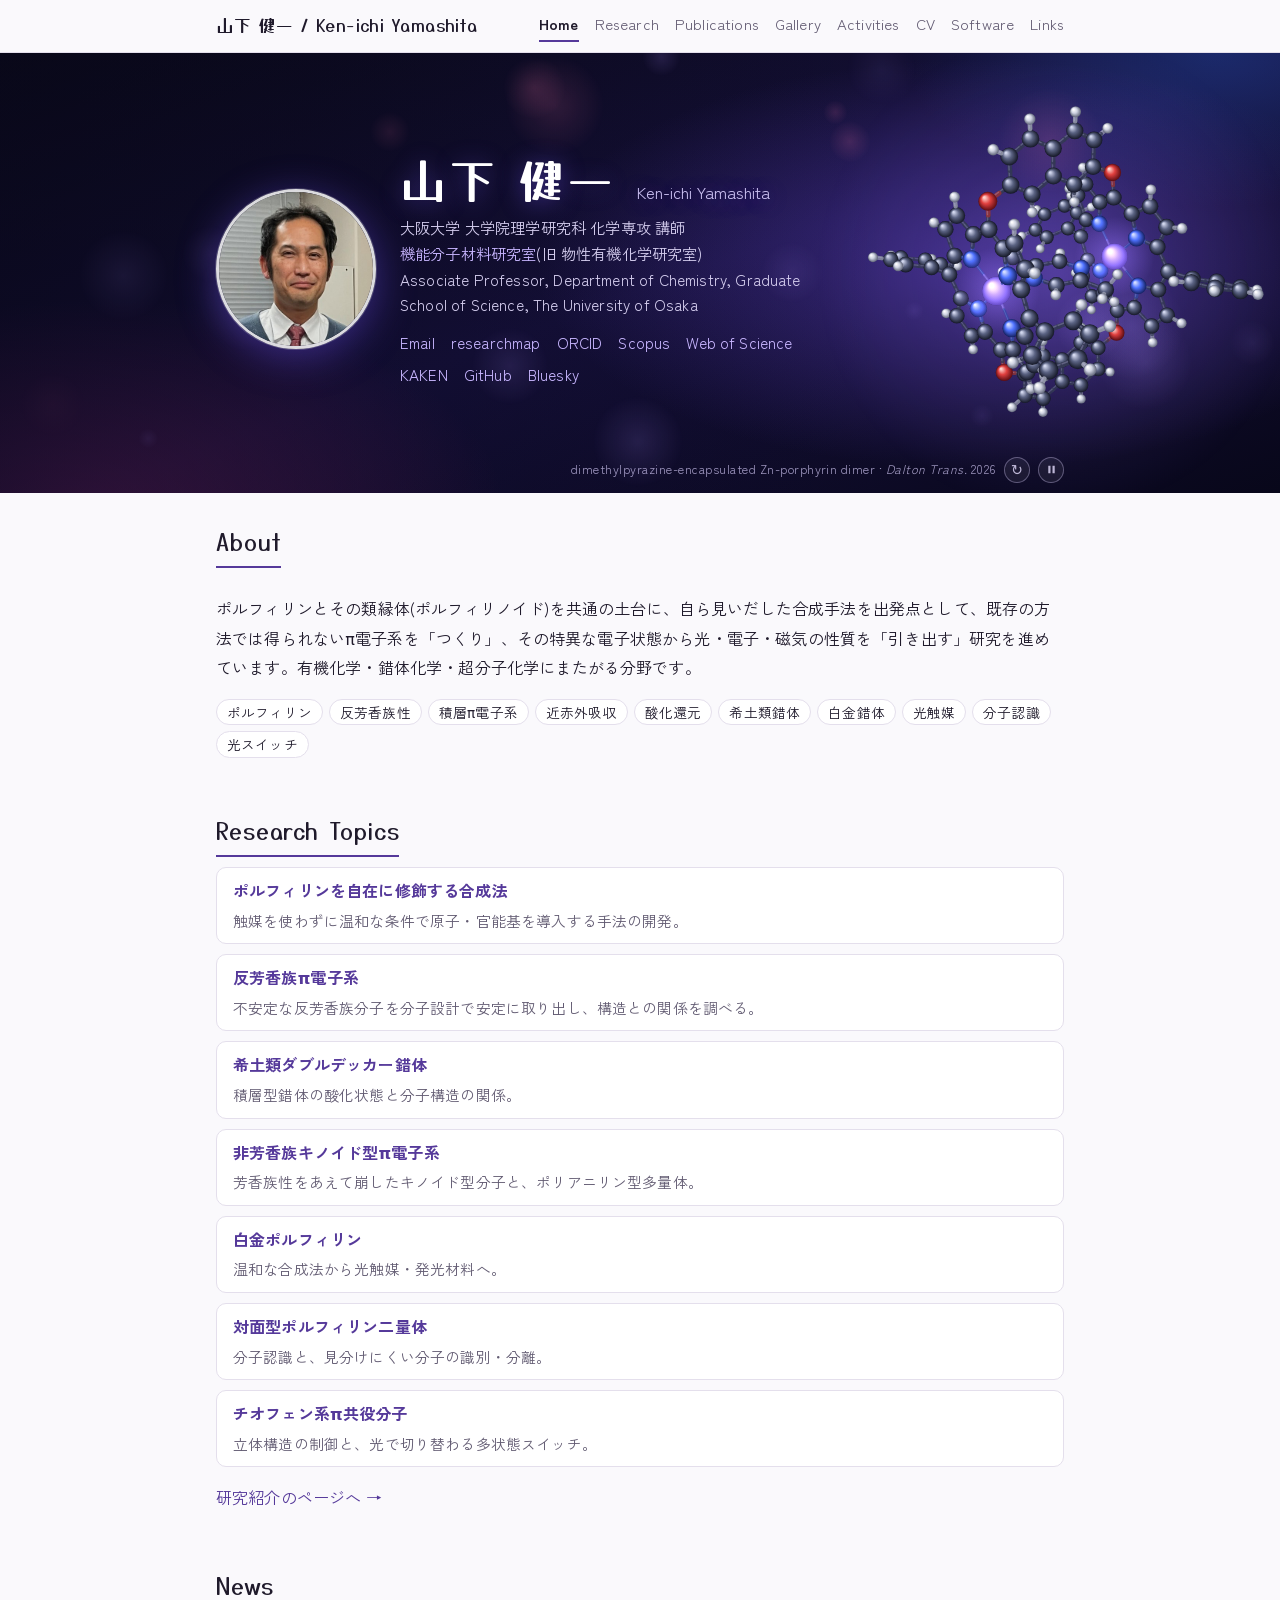
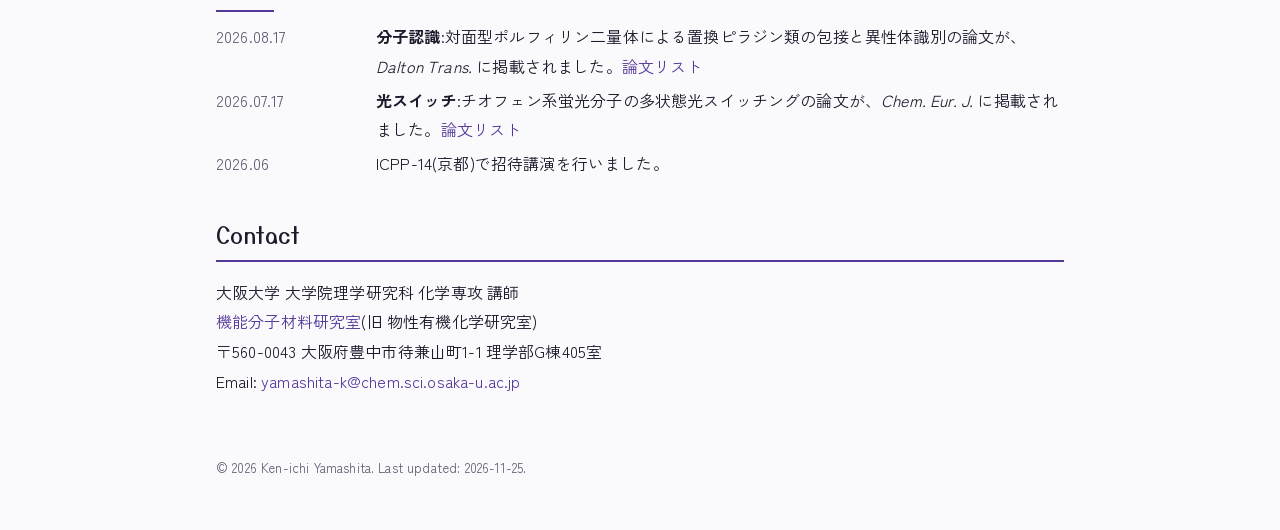
==== index.html @ 2bacbac3 "Add research homepage Static site for GitHub Pages: home, research, publications, gallery, activitie" ====
<!doctype html>
<html lang="ja">
<head>
  <meta charset="utf-8">
  <meta name="viewport" content="width=device-width, initial-scale=1">
  <title>山下 健一 | Ken-ichi Yamashita</title>
  <meta name="description" content="大阪大学 大学院理学研究科 化学専攻 講師 山下健一のページ。ポルフィリンを中心とするπ電子系の研究紹介、論文リスト、連絡先。">
  <link rel="canonical" href="https://ken1yama.github.io/">
  <meta property="og:type" content="website">
  <meta property="og:site_name" content="山下 健一 | Ken-ichi Yamashita">
  <meta property="og:title" content="山下 健一 | Ken-ichi Yamashita">
  <meta property="og:description" content="大阪大学 大学院理学研究科 化学専攻 講師 山下健一のページ。ポルフィリンを中心とするπ電子系の研究紹介、論文リスト、連絡先。">
  <meta property="og:url" content="https://ken1yama.github.io/">
  <meta property="og:image" content="https://ken1yama.github.io/assets/og.jpg">
  <meta property="og:locale" content="ja_JP">
  <meta name="twitter:card" content="summary_large_image">
  <link rel="icon" href="assets/favicon.svg" type="image/svg+xml">
  <link rel="icon" href="assets/favicon-32.png" sizes="32x32" type="image/png">
  <link rel="apple-touch-icon" href="assets/apple-touch-icon.png">
  <meta name="theme-color" content="#15103a">
  <script type="application/ld+json">{"@context": "https://schema.org", "@type": "Person", "name": "山下 健一", "alternateName": "Ken-ichi Yamashita", "url": "https://ken1yama.github.io/", "jobTitle": "講師 (Associate Professor)", "affiliation": {"@type": "CollegeOrUniversity", "name": "大阪大学 大学院理学研究科 化学専攻", "alternateName": "Department of Chemistry, Graduate School of Science, The University of Osaka"}, "sameAs": ["https://orcid.org/0000-0001-7270-1234", "https://researchmap.jp/ken1-yamashi", "https://www.scopus.com/authid/detail.uri?authorId=35792834600", "https://github.com/ken1yama", "https://bsky.app/profile/ken1yama.bsky.social"]}</script>
  <link rel="preconnect" href="https://fonts.googleapis.com">
  <link rel="preconnect" href="https://fonts.gstatic.com" crossorigin>
  <link rel="stylesheet" href="https://fonts.googleapis.com/css2?family=Yusei+Magic&family=Zen+Kaku+Gothic+New:wght@400;500;700&display=swap">
  <link rel="stylesheet" href="style.css">
</head>
<body>
  <header class="site-header">
    <div class="wrap">
      <a class="brand" href="index.html">山下 健一 / Ken-ichi Yamashita</a>
      <nav><a href="index.html" aria-current="page">Home</a><a href="research.html">Research</a><a href="publications.html">Publications</a><a href="gallery.html">Gallery</a><a href="activities.html">Activities</a><a href="cv.html">CV</a><a href="software.html">Software</a><a href="links.html">Links</a></nav>
    </div>
  </header>
  <div class="hero-band cover">
    <canvas id="mol" aria-hidden="true"></canvas>
    <div class="wrap hero-grid">
    <section class="hero">
      <img class="photo" src="assets/photo.jpg" alt="プロフィール写真" width="160" height="160">
      <div>
        <h1>山下 健一 <span class="en">Ken-ichi Yamashita</span></h1>
        <p class="role">大阪大学 大学院理学研究科 化学専攻 講師<br><a href="https://www.chem.sci.osaka-u.ac.jp/lab/saito/" target="_blank" rel="noopener">機能分子材料研究室</a>(旧 物性有機化学研究室)<br>Associate Professor, Department of Chemistry, Graduate School of Science, The University of Osaka</p>
        <p class="links">
          <a class="mail" href="#contact" data-u="yamashita-k" data-d="chem.sci.osaka-u.ac.jp">Email</a>
          <a href="https://researchmap.jp/ken1-yamashi">researchmap</a>
          <a href="https://orcid.org/0000-0001-7270-1234">ORCID</a>
          <a href="https://www.scopus.com/authid/detail.uri?authorId=35792834600">Scopus</a>
          <a href="https://www.webofscience.com/wos/author/record/1129776">Web of Science</a>
          <a href="https://nrid.nii.ac.jp/ja/nrid/1000040468145/">KAKEN</a>
          <a href="https://github.com/ken1yama">GitHub</a>
          <a href="https://bsky.app/profile/ken1yama.bsky.social">Bluesky</a>
        </p>
      </div>
    </section>
    </div>
    <p class="wrap cover-caption"><span id="mol-name"></span><button type="button" id="mol-next" aria-label="別の分子を表示" title="別の分子を表示">↻</button><button type="button" id="mol-pause" aria-pressed="false" aria-label="分子の動きを止める" title="分子の動きを止める / 動かす"><svg viewBox="0 0 12 12" width="11" height="11" aria-hidden="true"><path class="i-pause" d="M2.5 2h2.4v8H2.5zM7.1 2h2.4v8H7.1z"/><path class="i-play" d="M3 1.6l7.2 4.4L3 10.4z"/></svg></button></p>
  </div>
  <script src="assets/molecules.js" defer></script>
  <script src="assets/hero.js" defer></script>
  <main class="wrap">


    <section>
      <h2>About</h2>
      <p>ポルフィリンとその類縁体(ポルフィリノイド)を共通の土台に、自ら見いだした合成手法を出発点として、既存の方法では得られないπ電子系を「つくり」、その特異な電子状態から光・電子・磁気の性質を「引き出す」研究を進めています。有機化学・錯体化学・超分子化学にまたがる分野です。</p>
      <p class="keywords"><span>ポルフィリン</span><span>反芳香族性</span><span>積層π電子系</span><span>近赤外吸収</span><span>酸化還元</span><span>希土類錯体</span><span>白金錯体</span><span>光触媒</span><span>分子認識</span><span>光スイッチ</span></p>
    </section>

    <section>
      <h2>Research Topics</h2>
      <ul class="topics">
        <li><a href="research.html#synthesis">ポルフィリンを自在に修飾する合成法</a><span>触媒を使わずに温和な条件で原子・官能基を導入する手法の開発。</span></li>
        <li><a href="research.html#antiaromatic">反芳香族π電子系</a><span>不安定な反芳香族分子を分子設計で安定に取り出し、構造との関係を調べる。</span></li>
        <li><a href="research.html#double-decker">希土類ダブルデッカー錯体</a><span>積層型錯体の酸化状態と分子構造の関係。</span></li>
        <li><a href="research.html#quinoid">非芳香族キノイド型π電子系</a><span>芳香族性をあえて崩したキノイド型分子と、ポリアニリン型多量体。</span></li>
        <li><a href="research.html#platinum">白金ポルフィリン</a><span>温和な合成法から光触媒・発光材料へ。</span></li>
        <li><a href="research.html#cofacial">対面型ポルフィリン二量体</a><span>分子認識と、見分けにくい分子の識別・分離。</span></li>
        <li><a href="research.html#thiophene">チオフェン系π共役分子</a><span>立体構造の制御と、光で切り替わる多状態スイッチ。</span></li>
      </ul>
      <p><a href="research.html">研究紹介のページへ →</a></p>
    </section>

    <section>
      <h2>News</h2>
      <dl class="timeline">
        <dt>2026.08.17</dt><dd><strong>分子認識</strong>:対面型ポルフィリン二量体による置換ピラジン類の包接と異性体識別の論文が、<em>Dalton Trans.</em> に掲載されました。<a href="publications.html#pub-55">論文リスト</a></dd>
        <dt>2026.07.17</dt><dd><strong>光スイッチ</strong>:チオフェン系蛍光分子の多状態光スイッチングの論文が、<em>Chem. Eur. J.</em> に掲載されました。<a href="publications.html#pub-54">論文リスト</a></dd>
        <dt>2026.06</dt><dd>ICPP-14(京都)で招待講演を行いました。</dd>
      </dl>
    </section>

    <section id="contact">
      <h2>Contact</h2>
      <p>大阪大学 大学院理学研究科 化学専攻 講師<br>
      <a href="https://www.chem.sci.osaka-u.ac.jp/lab/saito/" target="_blank" rel="noopener">機能分子材料研究室</a>(旧 物性有機化学研究室)<br>
      〒560-0043 大阪府豊中市待兼山町1-1 理学部G棟405室<br>
      Email: <span class="mail" data-u="yamashita-k" data-d="chem.sci.osaka-u.ac.jp">yamashita-k [at] chem.sci.osaka-u.ac.jp</span></p>
    </section>
    <script>
    // The address is assembled here, so it never appears as plain text in the page source.
    document.querySelectorAll('.mail').forEach(function (el) {
      var addr = el.dataset.u + '@' + el.dataset.d;
      if (el.tagName === 'A') { el.href = 'mailto:' + addr; return; }
      var a = document.createElement('a');
      a.href = 'mailto:' + addr; a.textContent = addr;
      el.replaceWith(a);
    });
    </script>

  </main>
  <footer class="wrap">
    <small>&copy; 2026 Ken-ichi Yamashita. Last updated: 2026-11-25.</small>
  </footer>
  <script>
  // phone: the menu is one scrolling row; bring the current page's link into view
  (function () {
    var c = document.querySelector('.site-header nav [aria-current]'), n = c && c.parentNode;
    if (n && n.scrollWidth > n.clientWidth) n.scrollLeft = c.offsetLeft - (n.clientWidth - c.offsetWidth) / 2;
  })();
  </script>
</body>
</html>
---- style.css ----
/* Palette from porphyrin solutions: deep Soret violet + red-magenta; neutrals biased toward violet.
   Type: Yusei Magic for names and headings, Zen Kaku Gothic New for running text. */
:root {
  --bg: #faf9fc;
  --fg: #1f1a2b;
  --muted: #625b72;
  --accent: #55399a;
  --accent-2: #b0365e;
  --card: #ffffff;
  --line: #e4dfec;
  --band: #f2eef8;
  --font-body: "Zen Kaku Gothic New", "Hiragino Kaku Gothic ProN", "Noto Sans JP", Meiryo, system-ui, sans-serif;
  --font-display: "Yusei Magic", "Zen Kaku Gothic New", "Hiragino Maru Gothic ProN", "Hiragino Kaku Gothic ProN", sans-serif;
}
@media (prefers-color-scheme: dark) {
  :root:not([data-theme="light"]) {
    --bg: #14121a; --fg: #ebe7f3; --muted: #a59eb6; --accent: #b8a1f0; --accent-2: #f08aa8;
    --card: #1c1924; --line: #2f2a3c; --band: #1a1723; color-scheme: dark;
  }
}
:root[data-theme="dark"] {
  --bg: #14121a; --fg: #ebe7f3; --muted: #a59eb6; --accent: #b8a1f0; --accent-2: #f08aa8;
  --card: #1c1924; --line: #2f2a3c; --band: #1a1723; color-scheme: dark;
}
* { box-sizing: border-box; }
html { scroll-behavior: smooth; scroll-padding-top: 4rem; }
@media (prefers-reduced-motion: reduce) { html { scroll-behavior: auto; } }
body {
  margin: 0;
  background: var(--bg);
  color: var(--fg);
  font-family: var(--font-body);
  line-height: 1.85;
  letter-spacing: .01em;
}
a { color: var(--accent); text-decoration: none; }
a:hover { text-decoration: underline; text-underline-offset: 3px; }
a:focus-visible, button:focus-visible { outline: 2px solid var(--accent); outline-offset: 2px; }
.wrap { max-width: 880px; margin: 0 auto; padding-left: max(16px, env(safe-area-inset-left, 0px)); padding-right: max(16px, env(safe-area-inset-right, 0px)); }

.site-header {
  position: sticky; top: 0; z-index: 10;
  background: color-mix(in srgb, var(--bg) 88%, transparent);
  backdrop-filter: blur(8px);
  border-bottom: 1px solid var(--line);
}
.site-header .wrap { display: flex; flex-wrap: wrap; align-items: center; justify-content: space-between; gap: 4px 18px; padding-top: 10px; padding-bottom: 10px; }
.brand { font-family: var(--font-display); font-weight: 700; font-size: 1.05rem; color: var(--fg); letter-spacing: .04em; }
.brand:hover { text-decoration: none; color: var(--accent); }
nav { display: flex; flex-wrap: wrap; gap: 4px 16px; font-size: .93rem; }
nav a { color: var(--muted); padding-bottom: 2px; }
nav a:hover { color: var(--accent); text-decoration: none; }

/* home hero: journal cover-art look (deliberately dark in both themes) */
.hero-band.cover {
  position: relative; overflow: hidden; isolation: isolate;
  color: #ece8fb;
  background:
    radial-gradient(55% 75% at 76% 48%, rgba(92, 64, 190, .55) 0%, rgba(92, 64, 190, 0) 62%),
    radial-gradient(45% 70% at 8% 105%, rgba(150, 40, 110, .45) 0%, rgba(150, 40, 110, 0) 70%),
    radial-gradient(35% 50% at 95% 0%, rgba(40, 90, 200, .35) 0%, rgba(40, 90, 200, 0) 70%),
    linear-gradient(160deg, #0a0918 0%, #15103a 52%, #08071a 100%);
}
.hero-band.cover::after {   /* soft vignette so the text side stays calm */
  content: ""; position: absolute; inset: 0; z-index: -1; pointer-events: none;
  background: linear-gradient(90deg, rgba(8, 7, 26, .55) 0%, rgba(8, 7, 26, .15) 45%, rgba(8, 7, 26, 0) 70%);
}
#mol { position: absolute; inset: 0; width: 100%; height: 100%; z-index: -2; display: block; }
.hero-grid { min-height: 440px; display: flex; align-items: center; padding-top: 48px; padding-bottom: 56px; }
.hero { display: flex; gap: 24px; align-items: center; padding: 0; min-width: 0; max-width: 620px; }
.hero > div { min-width: 0; }
.cover h1 { color: #ffffff; text-shadow: 0 2px 24px rgba(120, 90, 255, .45); }
.cover .en { color: #c9bff0; }
.cover .role { color: #d4cdee; }
.cover .role a, .cover .links a { color: #c8b6ff; }
.cover .role a:hover, .cover .links a:hover { color: #ffffff; }
.cover .photo { border-color: rgba(255, 255, 255, .85); box-shadow: 0 0 0 1px rgba(255, 255, 255, .2), 0 8px 40px rgba(110, 80, 240, .45); }
.cover-caption { position: absolute; left: 0; right: 0; bottom: 10px; margin: 0 auto; text-align: right; font-size: .78rem; letter-spacing: .04em; color: rgba(220, 210, 255, .7); }

.photo { border-radius: 50%; object-fit: cover; flex: none; border: 3px solid var(--card); box-shadow: 0 0 0 1px var(--line); }
h1 { margin: 0; font-family: var(--font-display); font-size: 2.2rem; font-weight: 700; line-height: 1.3; letter-spacing: .06em; text-wrap: balance; }
.en { font-family: var(--font-body); font-size: .5em; font-weight: 400; letter-spacing: .02em; color: var(--muted); }
.role { margin: 6px 0 10px; color: var(--muted); font-size: .95rem; line-height: 1.7; }
.links { display: flex; flex-wrap: wrap; gap: 4px 16px; margin: 0; font-size: .95rem; }

section { padding: 28px 0 8px; }
h2 { font-family: var(--font-display); font-size: 1.4rem; font-weight: 700; margin: 0 0 10px; padding-bottom: 4px; border-bottom: 2px solid var(--accent); display: inline-block; letter-spacing: .04em; text-wrap: balance; }
h3 { font-size: 1.05rem; margin: 20px 0 4px; }

.cards { display: grid; grid-template-columns: repeat(auto-fit, minmax(230px, 1fr)); gap: 16px; }
.card { background: var(--card); border: 1px solid var(--line); border-radius: 10px; padding: 4px 16px 12px; }
.card h3 { margin-top: 12px; }
.card p { margin: 4px 0 0; color: var(--muted); font-size: .95rem; }

.list { padding-left: 1.4em; }
.list li { margin-bottom: 8px; }
.timeline { display: grid; grid-template-columns: 9em 1fr; gap: 4px 16px; margin: 0; }
.timeline dt { color: var(--muted); font-variant-numeric: tabular-nums; }
.timeline dd { margin: 0; min-width: 0; }
code { background: var(--card); border: 1px solid var(--line); border-radius: 4px; padding: 0 4px; }

footer { color: var(--muted); }

@media (max-width: 720px) {
  .hero-grid { min-height: 0; padding-top: 266px; padding-bottom: 36px; }
  /* phone: the molecule sits on top, so its caption goes right under it instead of at the band's foot */
  .cover-caption { top: 204px; bottom: auto; justify-content: center; text-align: center; }
  .hero-band.cover::after { background: linear-gradient(180deg, rgba(8, 7, 26, 0) 0%, rgba(8, 7, 26, .35) 40%, rgba(8, 7, 26, .75) 100%); }
}
@media (max-width: 560px) {
  .hero { flex-direction: column; align-items: flex-start; }
  h1 { font-size: 1.8rem; }
  .photo { width: 120px; height: 120px; }
  .timeline { grid-template-columns: 1fr; }
}

/* multi-page additions */
nav a[aria-current="page"] { color: var(--fg); font-weight: 700; border-bottom: 2px solid var(--accent); }
.page-title { margin: 32px 0 8px; }
.muted { color: var(--muted); font-size: .92rem; }
.badge { display: inline-block; margin-left: 4px; padding: 0 8px; font-size: .75rem; line-height: 1.6; color: var(--accent); border: 1px solid var(--accent); border-radius: 999px; vertical-align: 1px; }
h3.year { margin-top: 24px; padding-left: 8px; border-left: 4px solid var(--accent); }
.pubs { font-size: .95rem; }
.toc { display: flex; flex-wrap: wrap; gap: 4px 16px; margin: 8px 0; }
.timeline dd .muted { font-size: .88rem; }
.cards.two { grid-template-columns: repeat(auto-fit, minmax(300px, 1fr)); }
a.doi { display: inline-block; margin-left: 4px; padding: 0 8px; font-size: .75rem; line-height: 1.6; color: var(--bg); background: var(--accent); border-radius: 999px; vertical-align: 1px; }
a.doi:hover { text-decoration: none; opacity: .85; }
.keywords { display: flex; flex-wrap: wrap; gap: 6px; padding: 0; margin: 8px 0 16px; }
.keywords span { padding: 0 10px; font-size: .85rem; line-height: 1.8; border: 1px solid var(--line); background: var(--card); border-radius: 999px; }
.lead { font-weight: 600; }
.topics { list-style: none; padding: 0; margin: 0 0 8px; display: grid; gap: 10px; }
.topics li { background: var(--card); border: 1px solid var(--line); border-radius: 10px; padding: 8px 16px; }
.topics li a { font-weight: 600; display: block; }
.topics li span { color: var(--muted); font-size: .92rem; }
section[id] h2 { display: block; }

/* publications: filters, open access, preprints */
:root { --oa: #b45309; }
@media (prefers-color-scheme: dark) { :root:not([data-theme="light"]) { --oa: #f0a24a; } }
:root[data-theme="dark"] { --oa: #f0a24a; }
.filters { display: flex; flex-wrap: wrap; align-items: center; gap: 8px; margin: 16px 0 0; }
.chip { font: inherit; font-size: .9rem; line-height: 1.6; padding: 4px 14px; color: var(--fg); background: var(--card); border: 1px solid var(--line); border-radius: 999px; cursor: pointer; }
.chip small { color: var(--muted); margin-left: 2px; }
.chip:hover { border-color: var(--accent); }
.chip:focus-visible { outline: 2px solid var(--accent); outline-offset: 2px; }
.chip[aria-pressed="true"] { color: var(--bg); background: var(--accent); border-color: var(--accent); }
.chip[aria-pressed="true"] small { color: inherit; opacity: .85; }
.legend { flex-basis: 100%; margin-top: 4px; }
.legend .badge { margin-left: 0; }
.badge.oa { color: var(--oa); border-color: var(--oa); font-weight: 600; }
a.doi.alt { color: var(--accent); background: transparent; border: 1px solid var(--accent); }
[hidden] { display: none !important; }
.pubs.preprint { list-style: none; padding-left: 0; }
a.doi.press { color: var(--fg); background: transparent; border: 1px dashed var(--muted); }

/* software / links */
.apps { display: grid; gap: 16px; margin-top: 16px; }
.app { background: var(--card); border: 1px solid var(--line); border-radius: 10px; padding: 4px 20px 12px; }
.app h2 { border: 0; display: block; margin: 12px 0 4px; font-size: 1.15rem; }
.app.placeholder { border-style: dashed; }
.tags { display: flex; flex-wrap: wrap; gap: 6px; padding: 0; margin: 0 0 8px; }
.tags span { padding: 0 10px; font-size: .8rem; line-height: 1.7; color: var(--muted); border: 1px solid var(--line); border-radius: 999px; }
.app .links { margin: 4px 0; }
.app .links a.doi { margin-left: 0; margin-right: 8px; }
.linklist { list-style: none; padding: 0; margin: 8px 0 0; display: grid; gap: 8px; }
.linklist li { display: flex; flex-wrap: wrap; align-items: baseline; gap: 2px 12px; padding: 8px 16px; background: var(--card); border: 1px solid var(--line); border-radius: 10px; }
.linklist li > a { font-weight: 600; }
.linklist li span { color: var(--muted); font-size: .92rem; }
footer.wrap { padding-top: 32px; padding-bottom: 48px; }
.timeline + h2 { margin-top: 28px; }
.labs { list-style: none; padding: 0; margin: 6px 0 4px; display: grid; gap: 6px; font-size: .92rem; }
.labs li { display: grid; grid-template-columns: 9.5em 1fr; gap: 2px 12px; padding-left: 12px; border-left: 3px solid var(--line); }
.labs li > span:first-child { color: var(--muted); }
@media (max-width: 560px) { .labs li { grid-template-columns: 1fr; } }
.app .feat { margin: 4px 0 10px; padding-left: 1.2em; font-size: .95rem; }
.app .feat li { margin-bottom: 2px; }
.app h2 + p { margin-top: 0; }

/* graphical abstract / commentary panels */
.ga-toggle { font: inherit; font-size: .75rem; line-height: 1.6; padding: 0 10px; margin-left: 4px; color: var(--fg); background: var(--card); border: 1px solid var(--muted); border-radius: 999px; cursor: pointer; vertical-align: 1px; }
.ga-toggle::before { content: "▸ "; }
.ga-toggle[aria-expanded="true"]::before { content: "▾ "; }
.ga-toggle:hover { border-color: var(--accent); }
.ga-toggle:focus-visible { outline: 2px solid var(--accent); outline-offset: 2px; }
.ga { margin: 10px 0 8px; padding: 12px; background: var(--card); border: 1px solid var(--line); border-radius: 10px; font-size: .92rem; }
.ga figure { margin: 0; }
.ga img { display: block; width: auto; max-width: 100%; max-height: 420px; height: auto; margin: 0 auto; background: #fff; border-radius: 6px; }
.ga-text { margin-top: 10px; }
.ga-text p { margin: 0 0 8px; }
.ga-all { margin-top: 8px; }
.cover-caption { display: flex; justify-content: flex-end; align-items: center; gap: 8px; pointer-events: none; }
#mol-name { pointer-events: auto; }
#mol-name a { color: inherit; text-decoration: none; }
#mol-name a:hover { color: #fff; text-decoration: underline; }
#mol-name i { font-style: italic; }
#mol-next { pointer-events: auto; font: inherit; font-style: normal; font-size: .9rem; line-height: 1; width: 26px; height: 26px; padding: 0; color: rgba(230, 222, 255, .8); background: rgba(255, 255, 255, .06); border: 1px solid rgba(220, 210, 255, .35); border-radius: 50%; cursor: pointer; }
#mol-next:hover { color: #fff; border-color: rgba(255, 255, 255, .7); background: rgba(255, 255, 255, .12); }
#mol-next:focus-visible { outline: 2px solid #c8b6ff; outline-offset: 2px; }

/* gallery */
.tiles { list-style: none; padding: 0; margin: 14px 0 0; display: grid; grid-template-columns: repeat(auto-fill, minmax(190px, 1fr)); gap: 24px 20px; }
.tile { min-width: 0; }
.cover-link { display: block; aspect-ratio: 376 / 500;   /* covers are portrait, ~3:4 */ overflow: hidden; border-radius: 8px; background: var(--band); border: 1px solid var(--line); box-shadow: 0 6px 20px rgba(60, 40, 120, .12); transition: transform .2s ease, box-shadow .2s ease; }
.cover-link:hover, .cover-link:focus-visible { transform: translateY(-3px); box-shadow: 0 10px 28px rgba(60, 40, 120, .22); text-decoration: none; }
.cover-link img { display: block; width: 100%; height: 100%; object-fit: cover; }
.cover-ph { height: 100%; display: flex; flex-direction: column; align-items: center; justify-content: center; text-align: center; color: var(--muted); font-size: .9rem; border: 1px dashed var(--muted); border-radius: 8px; }
.cover-ph span { font-size: .78rem; }
.tile .cap { margin-top: 8px; font-size: .88rem; line-height: 1.6; }
.tile .cap .t { margin: 2px 0 0; color: var(--muted); font-size: .84rem; line-height: 1.5; }
.tile .cap .more { margin: 2px 0 0; font-size: .82rem; }
.tile .badge { margin-left: 0; }
@media (prefers-reduced-motion: reduce) { .cover-link { transition: none; } .cover-link:hover { transform: none; } }
@media (max-width: 560px) { .tiles { grid-template-columns: repeat(2, minmax(0, 1fr)); gap: 20px 12px; } .tile .cap { font-size: .8rem; } .tile .cap .t { font-size: .78rem; } }
/* cover tags: Front Cover (filled magenta) vs Cover Feature (violet outline) */
.badge.front { color: #fff; background: var(--accent-2); border-color: var(--accent-2); font-weight: 600; }
.badge.feature { color: var(--accent); border-color: var(--accent); }
:root[data-theme="dark"] .badge.front { color: #1b0a12; }
@media (prefers-color-scheme: dark) { :root:not([data-theme="light"]) .badge.front { color: #1b0a12; } }
a.badge { text-decoration: none; }
a.badge:hover { text-decoration: none; filter: brightness(1.08); box-shadow: 0 0 0 2px color-mix(in srgb, currentColor 25%, transparent); }
.tile:target .cover-link { box-shadow: 0 0 0 3px var(--accent-2), 0 10px 28px rgba(60, 40, 120, .3); }
.tile { scroll-margin-top: 4.5rem; }

/* prominent tags: Hot Paper, VIP, press coverage; a step down for other distinctions */
:root { --hot: #c2410c; --hot-ink: #ffffff; --vip: #0f766e; --vip-ink: #ffffff; --press: #1e40af; --press-ink: #ffffff; --notable: #92400e; --notable-bg: #fef3c7; }
@media (prefers-color-scheme: dark) {
  :root:not([data-theme="light"]) { --hot: #fb923c; --hot-ink: #2a1000; --vip: #5eead4; --vip-ink: #04201d; --press: #93c5fd; --press-ink: #0a1a3a; --notable: #fcd34d; --notable-bg: #3a2a05; }
}
:root[data-theme="dark"] { --hot: #fb923c; --hot-ink: #2a1000; --vip: #5eead4; --vip-ink: #04201d; --press: #93c5fd; --press-ink: #0a1a3a; --notable: #fcd34d; --notable-bg: #3a2a05; }
.badge.hot, .badge.vip, .badge.front { font-size: .8rem; padding: 1px 11px; font-weight: 700; letter-spacing: .02em; }
.badge.hot { color: var(--hot-ink); background: var(--hot); border-color: var(--hot); }
.badge.vip { color: var(--vip-ink); background: var(--vip); border-color: var(--vip); }
.badge.notable { color: var(--notable); background: var(--notable-bg); border-color: var(--notable); font-weight: 600; }
a.doi.press { font-size: .8rem; padding: 1px 11px; font-weight: 700; color: var(--press-ink); background: var(--press); border: 1px solid var(--press); }
a.doi.press::after { content: " ↗"; font-weight: 400; }
a.doi.press:hover { opacity: .9; }
.badge.feature { font-size: .8rem; padding: 0 10px; font-weight: 700; border-width: 2px; }

/* ---------- research page ---------- */
.thesis { font-family: var(--font-display); font-size: 1.3rem; font-weight: 700; line-height: 1.7; letter-spacing: .03em; margin: 8px 0 14px; padding-left: 14px; border-left: 4px solid var(--accent); text-wrap: balance; }
.approach { list-style: none; padding: 0; margin: 14px 0 0; display: grid; grid-template-columns: repeat(3, minmax(0, 1fr)); gap: 14px; }
.approach li { display: grid; grid-template-columns: auto 1fr; gap: 2px 10px; align-content: start; padding: 12px 14px; background: var(--card); border: 1px solid var(--line); border-radius: 10px; }
.approach .step { grid-row: span 2; width: 1.9em; height: 1.9em; display: grid; place-items: center; border-radius: 50%; color: var(--bg); background: var(--accent); font-weight: 700; font-variant-numeric: tabular-nums; }
.approach strong { font-family: var(--font-display); font-size: 1.1rem; align-self: center; }
.approach li > span:last-child { grid-column: 2; color: var(--muted); font-size: .9rem; line-height: 1.65; }
.groups { display: grid; grid-template-columns: repeat(3, minmax(0, 1fr)); gap: 14px; }
.group { min-width: 0; padding: 4px 14px 10px; background: var(--card); border: 1px solid var(--line); border-radius: 10px; }
.group h3 { margin: 10px 0 6px; font-size: .82rem; font-weight: 700; letter-spacing: .06em; color: var(--accent-2); }
.group ul { list-style: none; padding: 0; margin: 0; display: grid; gap: 8px; }
.group li a { display: block; font-weight: 700; line-height: 1.5; }
.group li span { display: block; color: var(--muted); font-size: .85rem; line-height: 1.55; }
.theme { padding-top: 36px; }
.eyebrow { margin: 0 0 2px; font-size: .8rem; font-weight: 700; letter-spacing: .08em; color: var(--accent-2); }
.theme h3 { margin: 18px 0 4px; font-size: .95rem; color: var(--muted); letter-spacing: .06em; }
.theme h3 + p { margin-top: 0; }
.r-fig { margin: 14px 0 6px; padding: 12px; background: #fff; border: 1px solid var(--line); border-radius: 10px; }
.r-fig img { display: block; width: auto; max-width: 100%; max-height: 250px; height: auto; margin: 0 auto; }
.r-fig figcaption { margin-top: 8px; padding-top: 8px; border-top: 1px solid #e6e2ee; color: #5a5468; font-size: .82rem; line-height: 1.5; text-align: center; }
.r-fig figcaption a { color: #55399a; white-space: nowrap; }
.findings { list-style: none; padding: 0; margin: 6px 0 0; display: grid; gap: 10px; }
.findings li { padding: 2px 0 2px 14px; border-left: 3px solid var(--line); }
.findings li > strong { display: block; }
.findings .f-text { display: block; }
.refs { display: flex; flex-wrap: wrap; gap: 6px; margin-top: 4px; }
a.ref { display: inline-block; padding: 0 9px; font-size: .78rem; line-height: 1.7; color: var(--accent); border: 1px solid var(--line); background: var(--card); border-radius: 999px; }
a.ref:hover { border-color: var(--accent); text-decoration: none; }
.r-note { margin-top: 12px; color: var(--muted); font-size: .92rem; }
@media (max-width: 720px) { .approach, .groups { grid-template-columns: minmax(0, 1fr); } .thesis { font-size: 1.12rem; } }

/* ---------- publications: search ---------- */
.pub-search { display: flex; flex-wrap: wrap; align-items: center; gap: 6px 10px; margin: 12px 0 0; }
.pub-search label { font-size: .9rem; color: var(--muted); }
#pub-q { flex: 1 1 260px; max-width: 420px; min-width: 0; font: inherit; font-size: .95rem; padding: 6px 14px; color: var(--fg); background: var(--card); border: 1px solid var(--line); border-radius: 999px; }
#pub-q:focus-visible { outline: 2px solid var(--accent); outline-offset: 1px; border-color: var(--accent); }
#pub-count { font-variant-numeric: tabular-nums; }

/* ---------- phone: one-row menu, larger tap targets ---------- */
.site-header nav { position: relative; }
@media (max-width: 720px) {
  .site-header .wrap { flex-direction: column; flex-wrap: nowrap; align-items: stretch; gap: 0; padding-top: 8px; padding-bottom: 0; }
  .site-header nav { flex-wrap: nowrap; gap: 0 20px; overflow-x: auto; padding: 2px 28px 6px 0; scrollbar-width: none; -webkit-mask-image: linear-gradient(90deg, #000 calc(100% - 28px), transparent); mask-image: linear-gradient(90deg, #000 calc(100% - 28px), transparent); }
  .site-header nav::-webkit-scrollbar { display: none; }
  .site-header nav a { flex: none; white-space: nowrap; padding: 6px 0 4px; }
  html { scroll-padding-top: 5.5rem; }
}
@media (pointer: coarse), (max-width: 560px) {
  .pubs .badge, .pubs a.doi, .pubs .ga-toggle { font-size: .82rem; line-height: 1.5; padding: 5px 12px; margin: 4px 6px 4px 0; }
  .pubs li { margin-bottom: 14px; }
  a.ref { padding: 3px 11px; font-size: .82rem; }
}

/* ---------- hero: pause / play ---------- */
#mol-pause { pointer-events: auto; display: inline-grid; place-items: center; width: 26px; height: 26px; padding: 0; color: rgba(230, 222, 255, .8); background: rgba(255, 255, 255, .06); border: 1px solid rgba(220, 210, 255, .35); border-radius: 50%; cursor: pointer; }
#mol-pause:hover { color: #fff; border-color: rgba(255, 255, 255, .7); background: rgba(255, 255, 255, .12); }
#mol-pause:focus-visible { outline: 2px solid #c8b6ff; outline-offset: 2px; }
#mol-pause svg { fill: currentColor; display: block; }
#mol-pause .i-play, #mol-pause[aria-pressed="true"] .i-pause { display: none; }
#mol-pause[aria-pressed="true"] .i-play { display: inline; }

/* Yusei Magic: short display text only (name, site name, headings). Sentences stay in the body face. */
h1, h2, .brand, .page-title { font-weight: 400; }
.thesis { font-family: var(--font-body); font-weight: 700; }
.approach strong { font-family: var(--font-display); font-weight: 400; }
.hero h1 { font-size: 2.9rem; }
.hero h1 .en { font-size: .36em; letter-spacing: 0; }
@media (max-width: 560px) { .hero h1 { font-size: 2.3rem; } .hero h1 .en { display: inline-block; } }
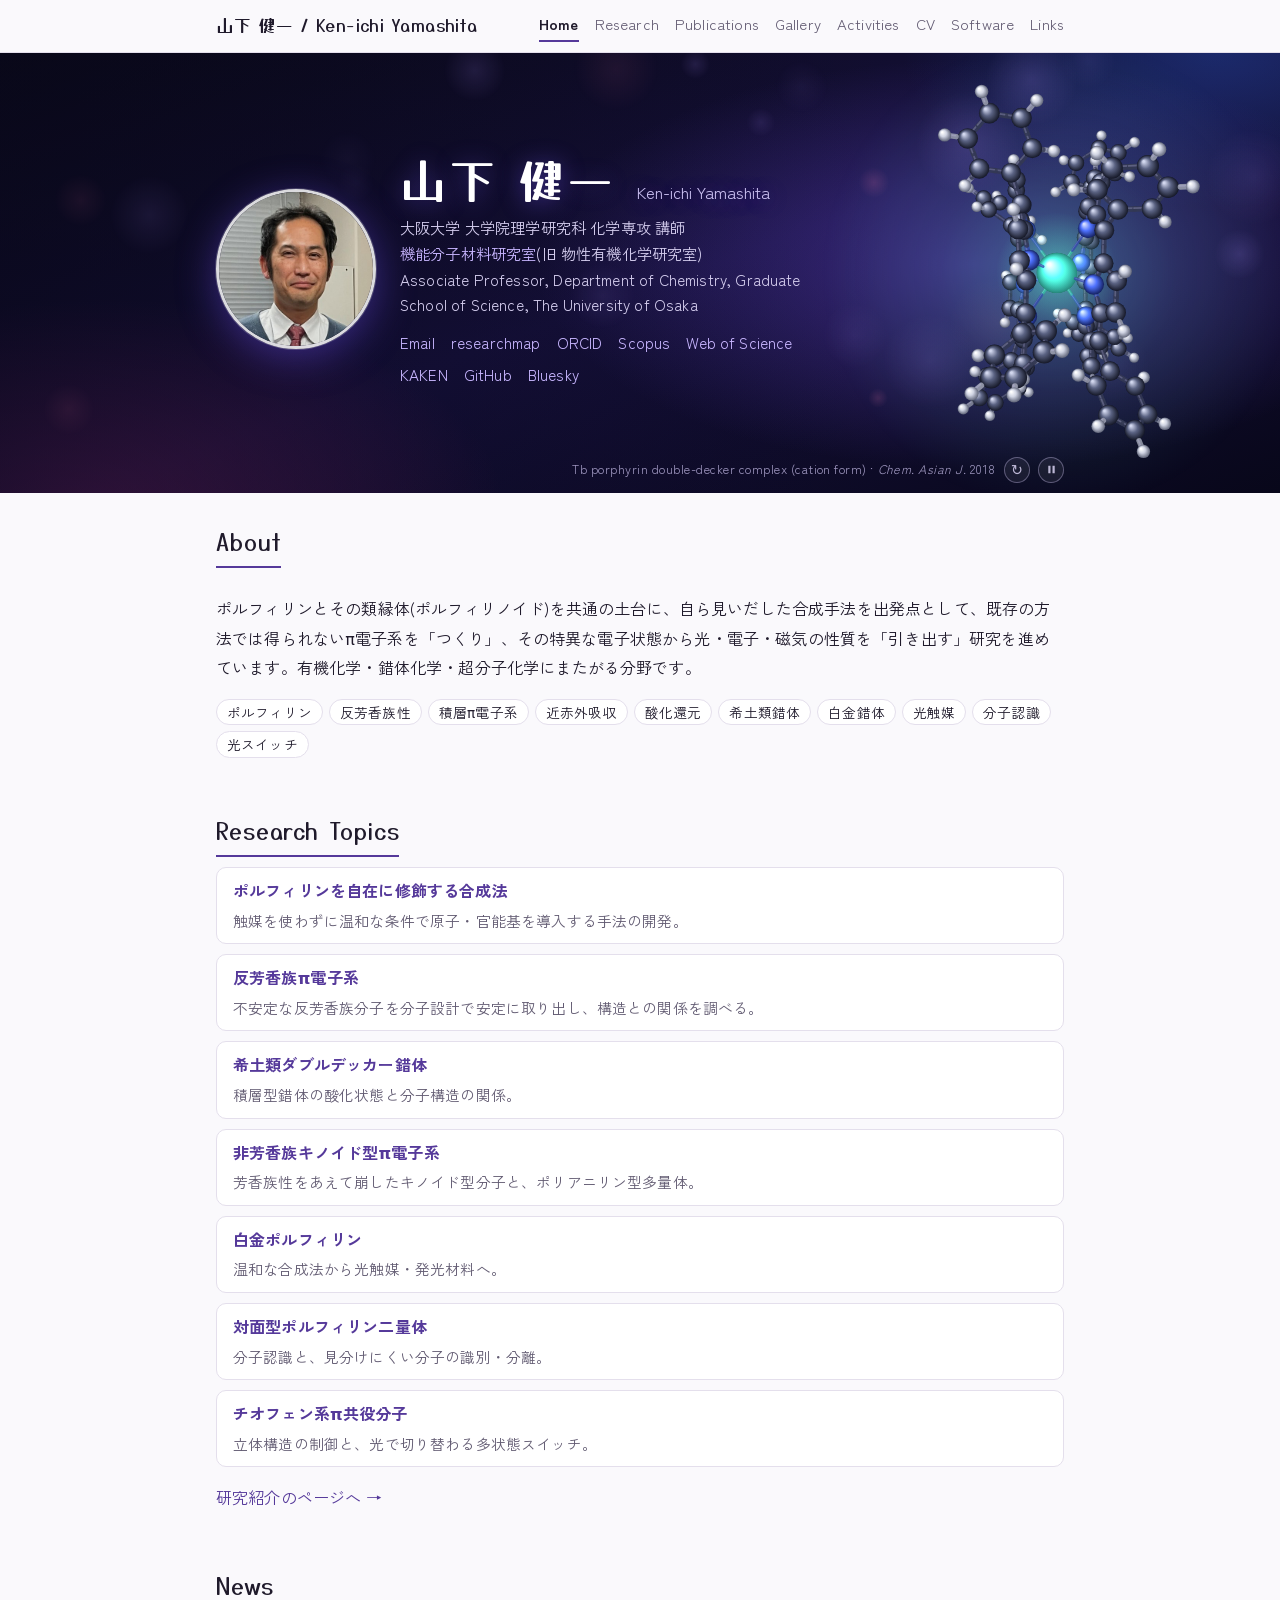
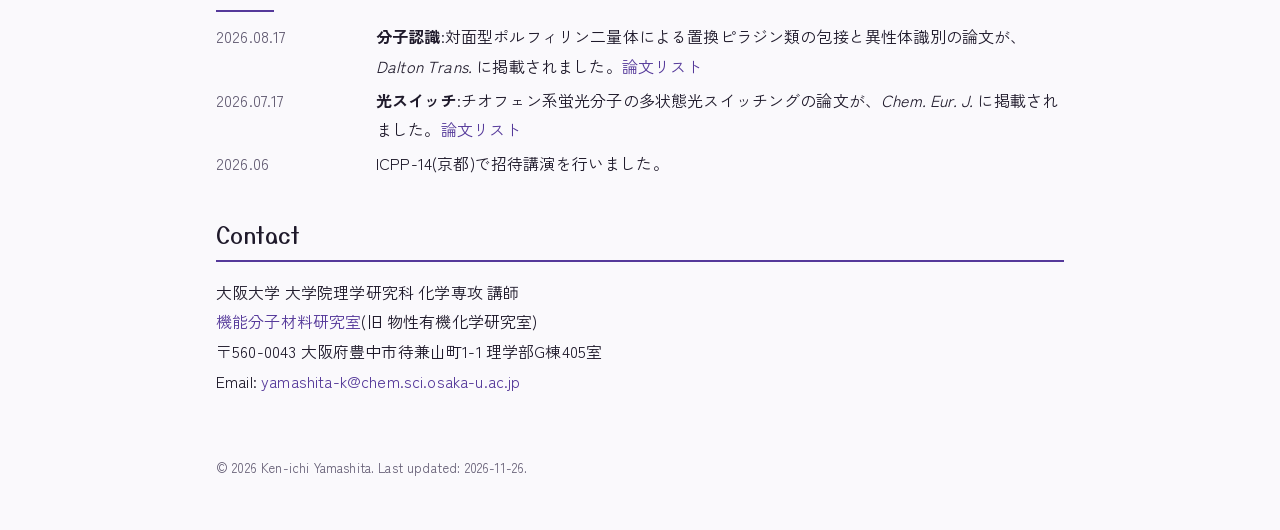
==== commit bd1d7541: "Research: replace figures, refine platinum and CPL text Use new figures for synthesis, quinoid, cofa" ====
--- a/index.html
+++ b/index.html
@@ -108,7 +108,7 @@
 
   </main>
   <footer class="wrap">
-    <small>&copy; 2026 Ken-ichi Yamashita. Last updated: 2026-11-25.</small>
+    <small>&copy; 2026 Ken-ichi Yamashita. Last updated: 2026-11-26.</small>
   </footer>
   <script>
   // phone: the menu is one scrolling row; bring the current page's link into view
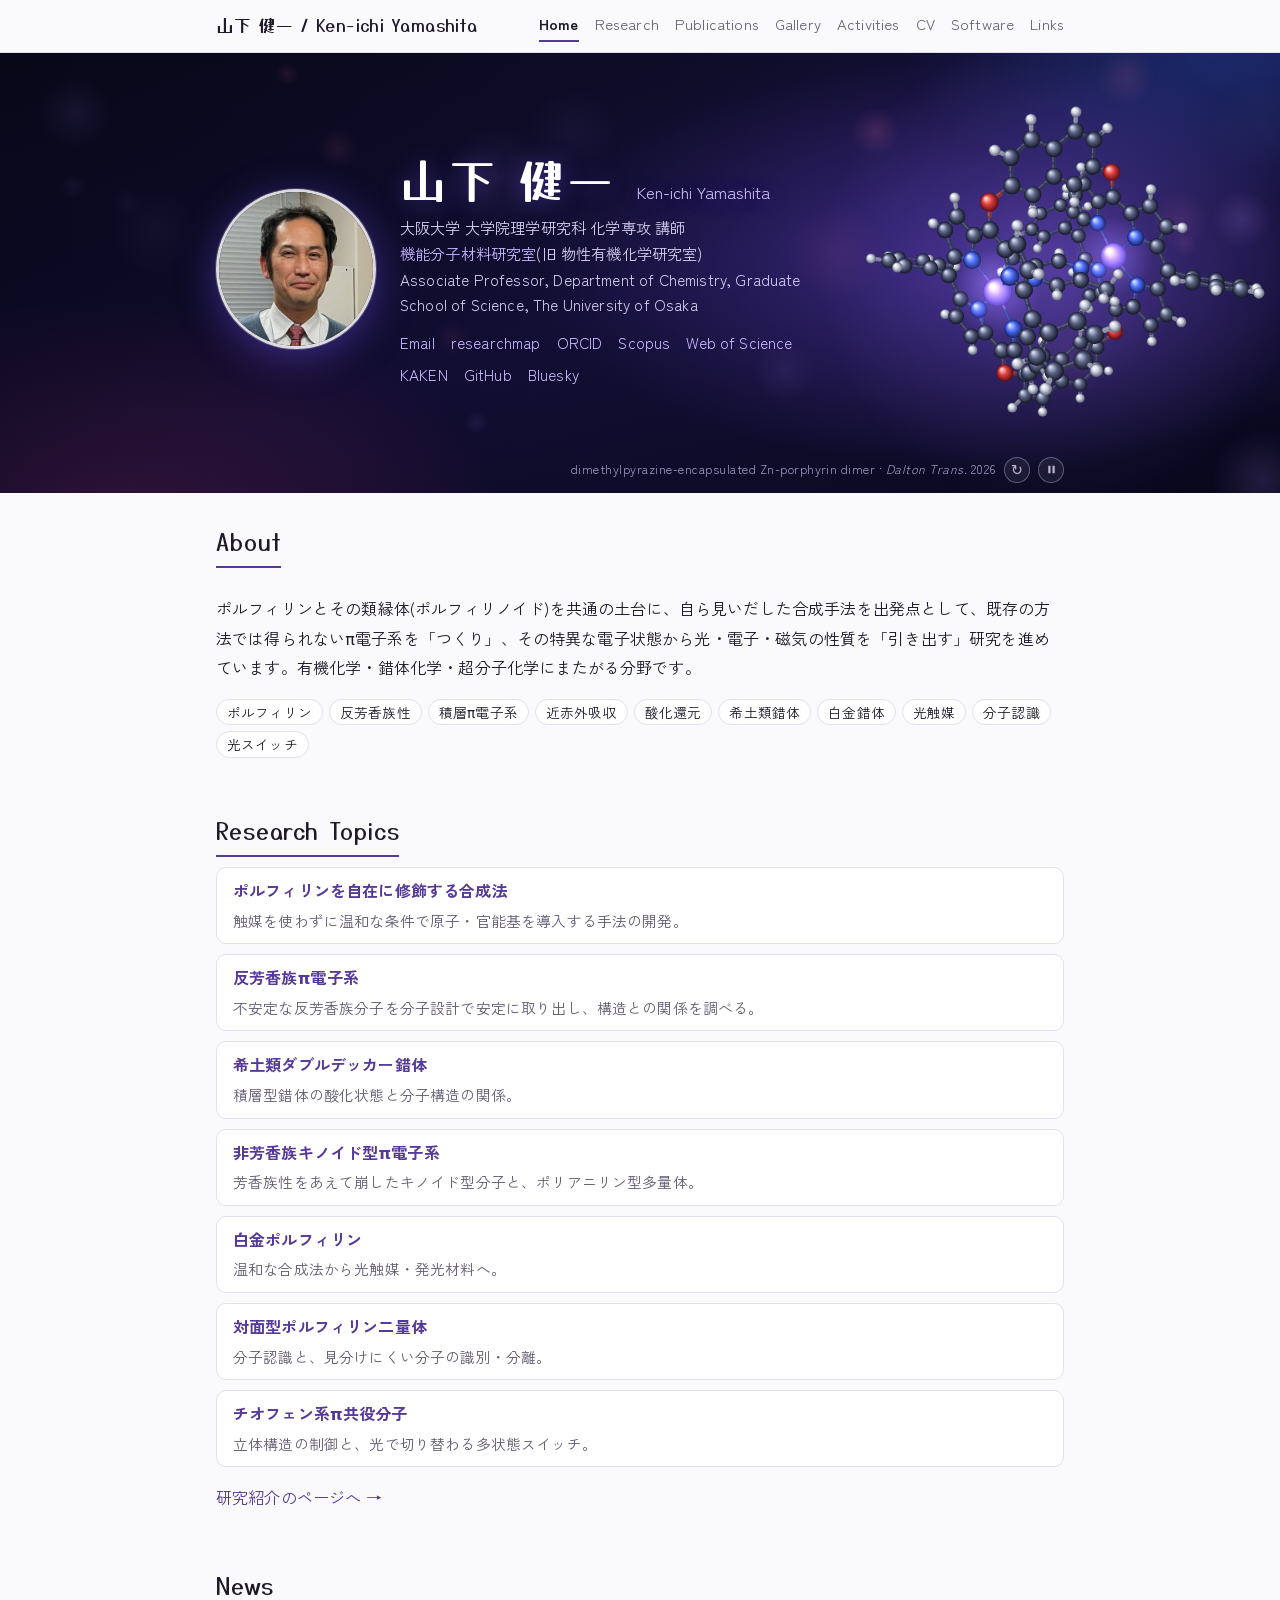
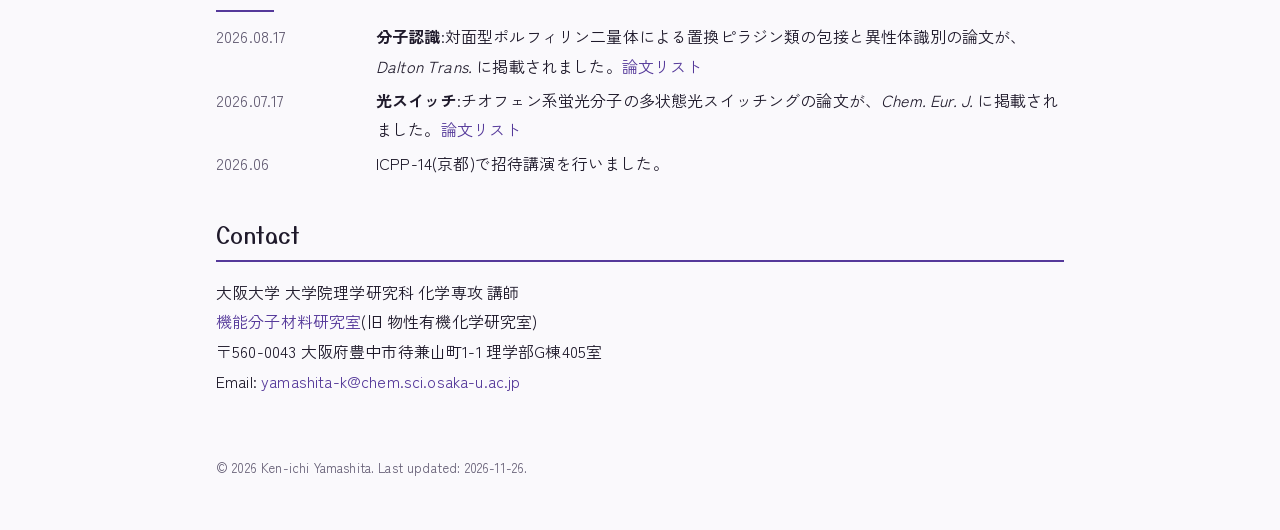
==== commit bb04a4bd: "Use the supplied favicon.ico Co-Authored-By: Claude <noreply@anthropic.com> Claude-Session: https://" ====
--- a/index.html
+++ b/index.html
@@ -14,8 +14,7 @@
   <meta property="og:image" content="https://ken1yama.github.io/assets/og.jpg">
   <meta property="og:locale" content="ja_JP">
   <meta name="twitter:card" content="summary_large_image">
-  <link rel="icon" href="assets/favicon.svg" type="image/svg+xml">
-  <link rel="icon" href="assets/favicon-32.png" sizes="32x32" type="image/png">
+  <link rel="icon" href="favicon.ico" sizes="32x32 16x16" type="image/x-icon">
   <link rel="apple-touch-icon" href="assets/apple-touch-icon.png">
   <meta name="theme-color" content="#15103a">
   <script type="application/ld+json">{"@context": "https://schema.org", "@type": "Person", "name": "山下 健一", "alternateName": "Ken-ichi Yamashita", "url": "https://ken1yama.github.io/", "jobTitle": "講師 (Associate Professor)", "affiliation": {"@type": "CollegeOrUniversity", "name": "大阪大学 大学院理学研究科 化学専攻", "alternateName": "Department of Chemistry, Graduate School of Science, The University of Osaka"}, "sameAs": ["https://orcid.org/0000-0001-7270-1234", "https://researchmap.jp/ken1-yamashi", "https://www.scopus.com/authid/detail.uri?authorId=35792834600", "https://github.com/ken1yama", "https://bsky.app/profile/ken1yama.bsky.social"]}</script>
